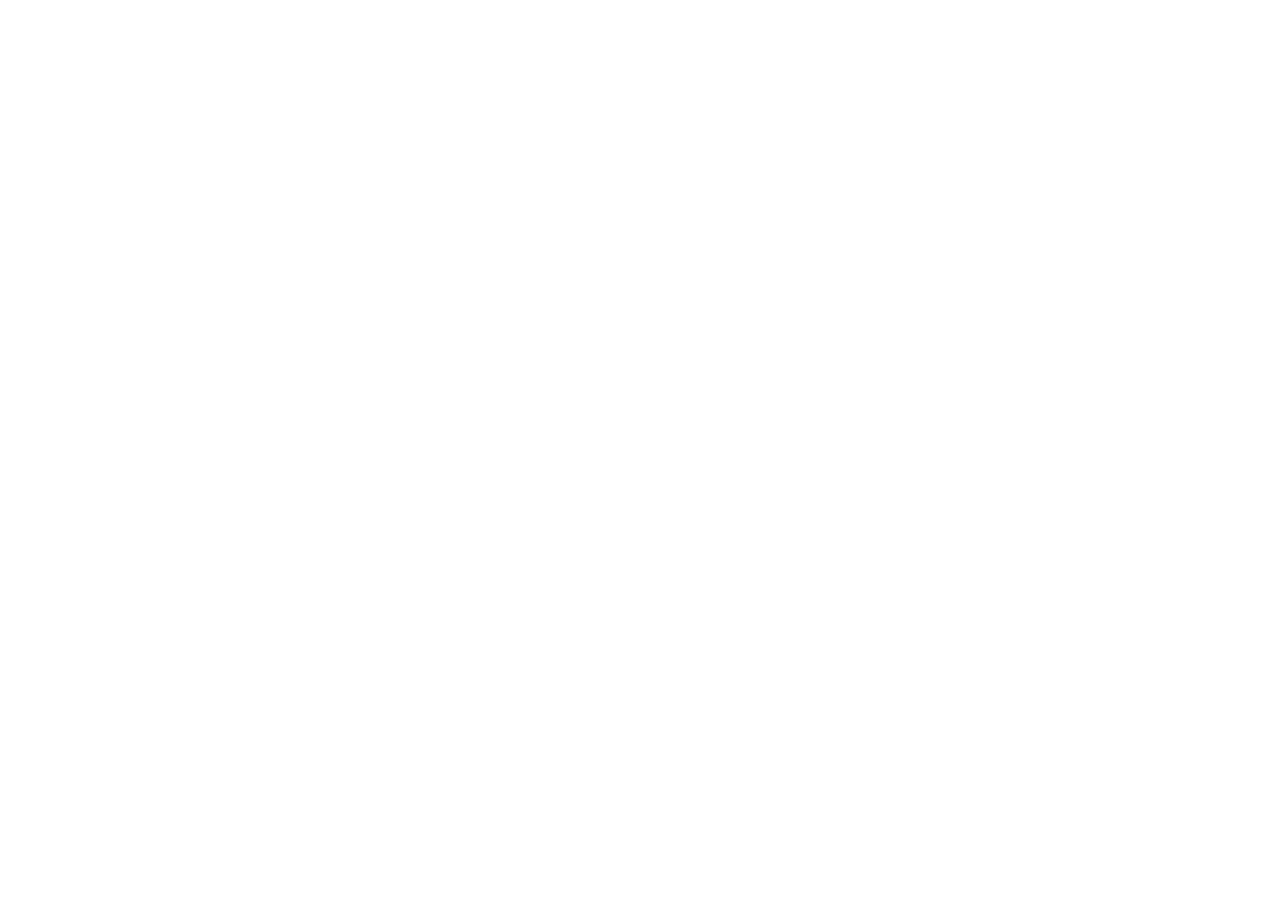
==== fundamentos 2.1/index.html @ decc283d "adicionando img" ====
<!DOCTYPE html>
<html lang="pt-br">
<head>
    <meta charset="UTF-8">
    <meta name="viewport" content="width=device-width, initial-scale=1.0">
    <link rel="stylesheet" href="/fundamentos 2.1/style.css">
    <title>Sporify Premium Spotify(BR)</title>
</head>
<body>
    
</body>
</html>
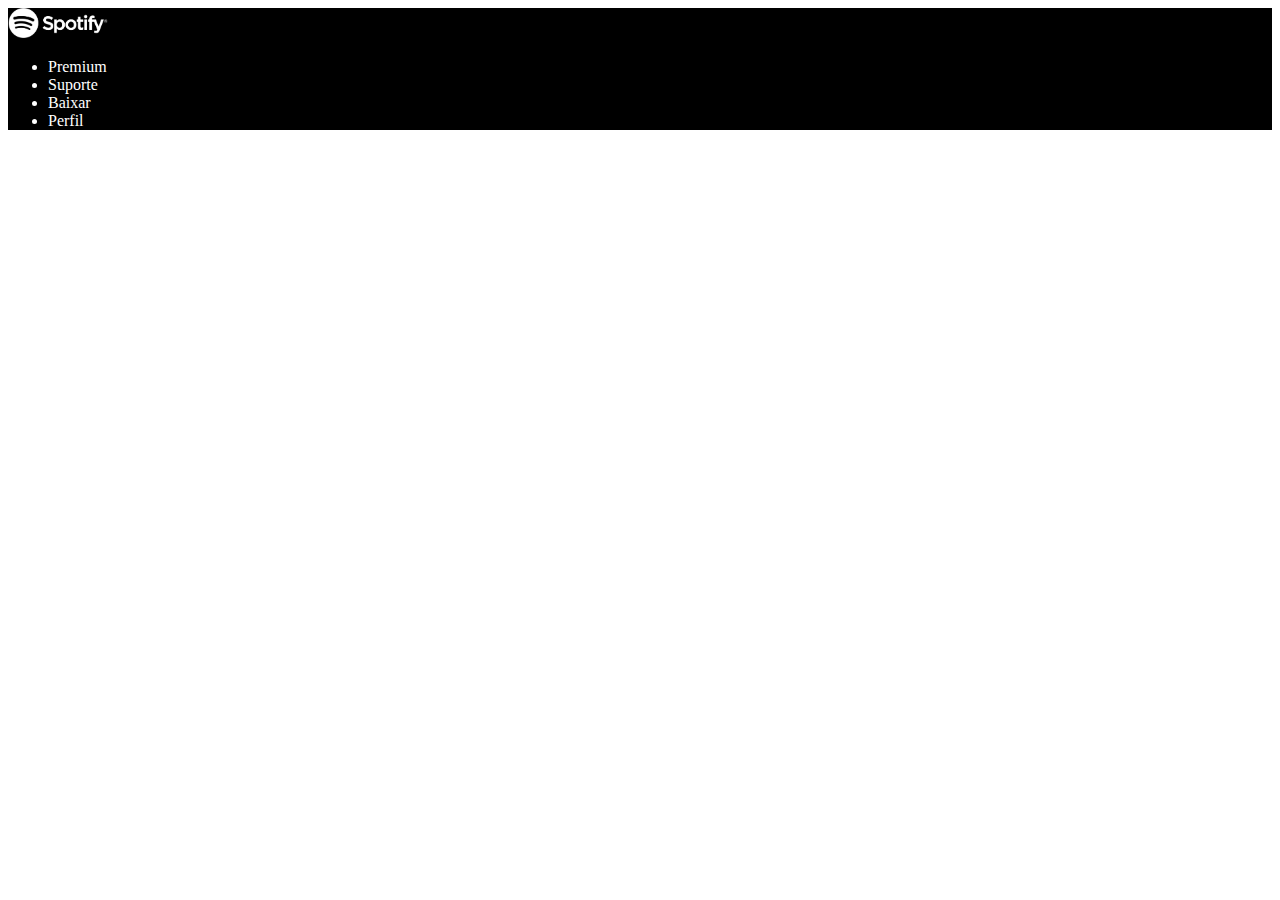
==== commit 97bcb4d4: "criando header e menu" ====
--- a/fundamentos 2.1/index.html
+++ b/fundamentos 2.1/index.html
@@ -8,5 +8,19 @@
 </head>
 <body>
     
+<div id="logo">
+    <img src="./img/logo-spotify-branco-png.png" alt="logo-spotify" width="100px"> 
+
+<ul id="menu">
+    
+    <li>Premium</li>
+    <li>Suporte</li>
+    <li>Baixar</li>
+    <li>Perfil</li>
+
+</ul>
+
+</div>
+
 </body>
 </html>--- a/fundamentos 2.1/style.css
+++ b/fundamentos 2.1/style.css
@@ -0,0 +1,7 @@
+#logo {
+    background-color: black;
+}
+
+#menu {
+    color: white;
+}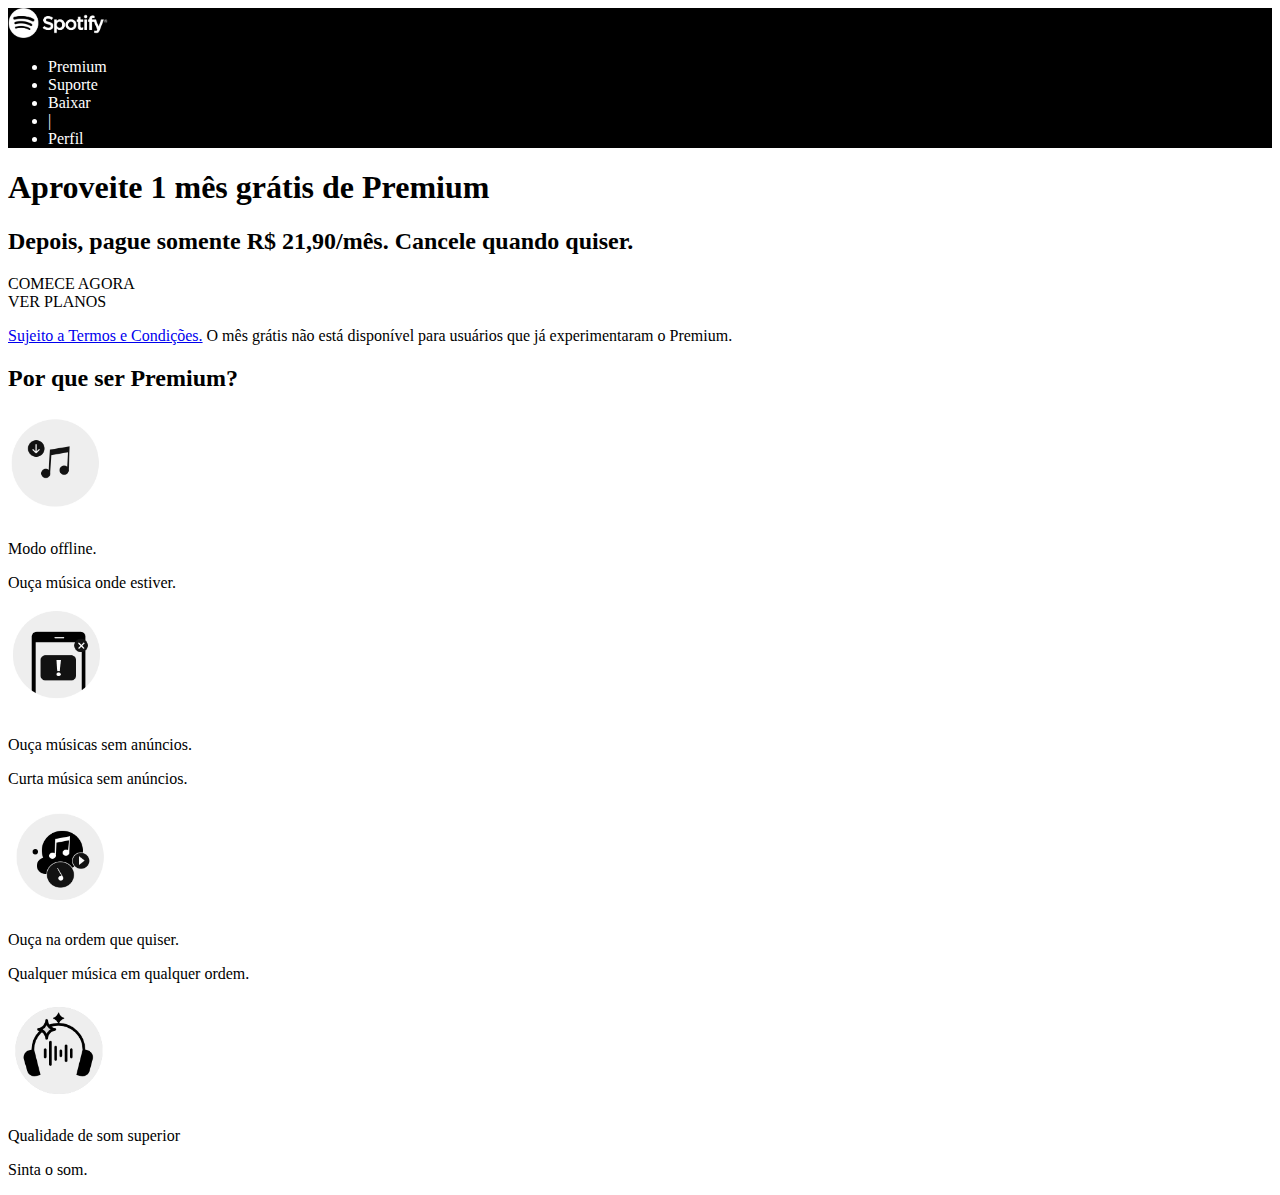
==== commit fc5c25f2: "criando seção 3" ====
--- a/fundamentos 2.1/index.html
+++ b/fundamentos 2.1/index.html
@@ -8,19 +8,59 @@
 </head>
 <body>
     
+    <!--Seção 1-->
 <div id="logo">
     <img src="./img/logo-spotify-branco-png.png" alt="logo-spotify" width="100px"> 
 
-<ul id="menu">
-    
-    <li>Premium</li>
-    <li>Suporte</li>
-    <li>Baixar</li>
-    <li>Perfil</li>
+    <ul id="menu">
+      <li>Premium</li>
+      <li>Suporte</li>
+      <li>Baixar</li>
+      <li>|</li>
+      <li>Perfil</li> 
+   </ul>
+</div>
 
-</ul>
+
+<!--Seção 2-->
+<div>
+  <h1>Aproveite 1 mês grátis de Premium</h1>
+  <h2>Depois, pague somente R$ 21,90/mês. Cancele quando quiser.</h2>
+  <div><span>COMECE AGORA</span></div>
+  <div><span>VER PLANOS</span></div>
+  <p> <a href="https://www.spotify.com/br-pt/legal/premium-promotional-offer-terms/" target="_blank"> Sujeito a Termos e Condições.</a> O mês grátis não está disponível para usuários que já experimentaram o Premium.</p>
+</div>
+
+<!--Seção 3-->
+<div>
+
+<h2>Por que ser Premium?</h2>
+<div>
+  <img src="/fundamentos 2.1/img/offline.png" alt="ouvir no modo offline" width="100px">
+  <p>Modo offline.</p>
+  <p>Ouça música onde estiver.</p>
+</div>
+
+<div>
+  <img src="/fundamentos 2.1/img/sem-anuncios.png" alt="sem anúncios" width="100px">
+  <p>Ouça músicas sem anúncios.</p>
+  <p>Curta música sem anúncios.</p>
+</div>
+
+<div>
+  <img src="/fundamentos 2.1/img/ordem-que-quiser.png" alt="ouça na ordem que quiser" width="100px">
+  <p>Ouça na ordem que quiser.</p>
+  <p>Qualquer música em qualquer ordem.</p>
+</div>
+
+<div>
+  <img src="/fundamentos 2.1/img/qualidade-superior.png" alt="qualidade de som superior" width="100px">
+  <p>Qualidade de som superior</p>
+  <p>Sinta o som.</p>
+</div>
 
 </div>
 
+
 </body>
 </html>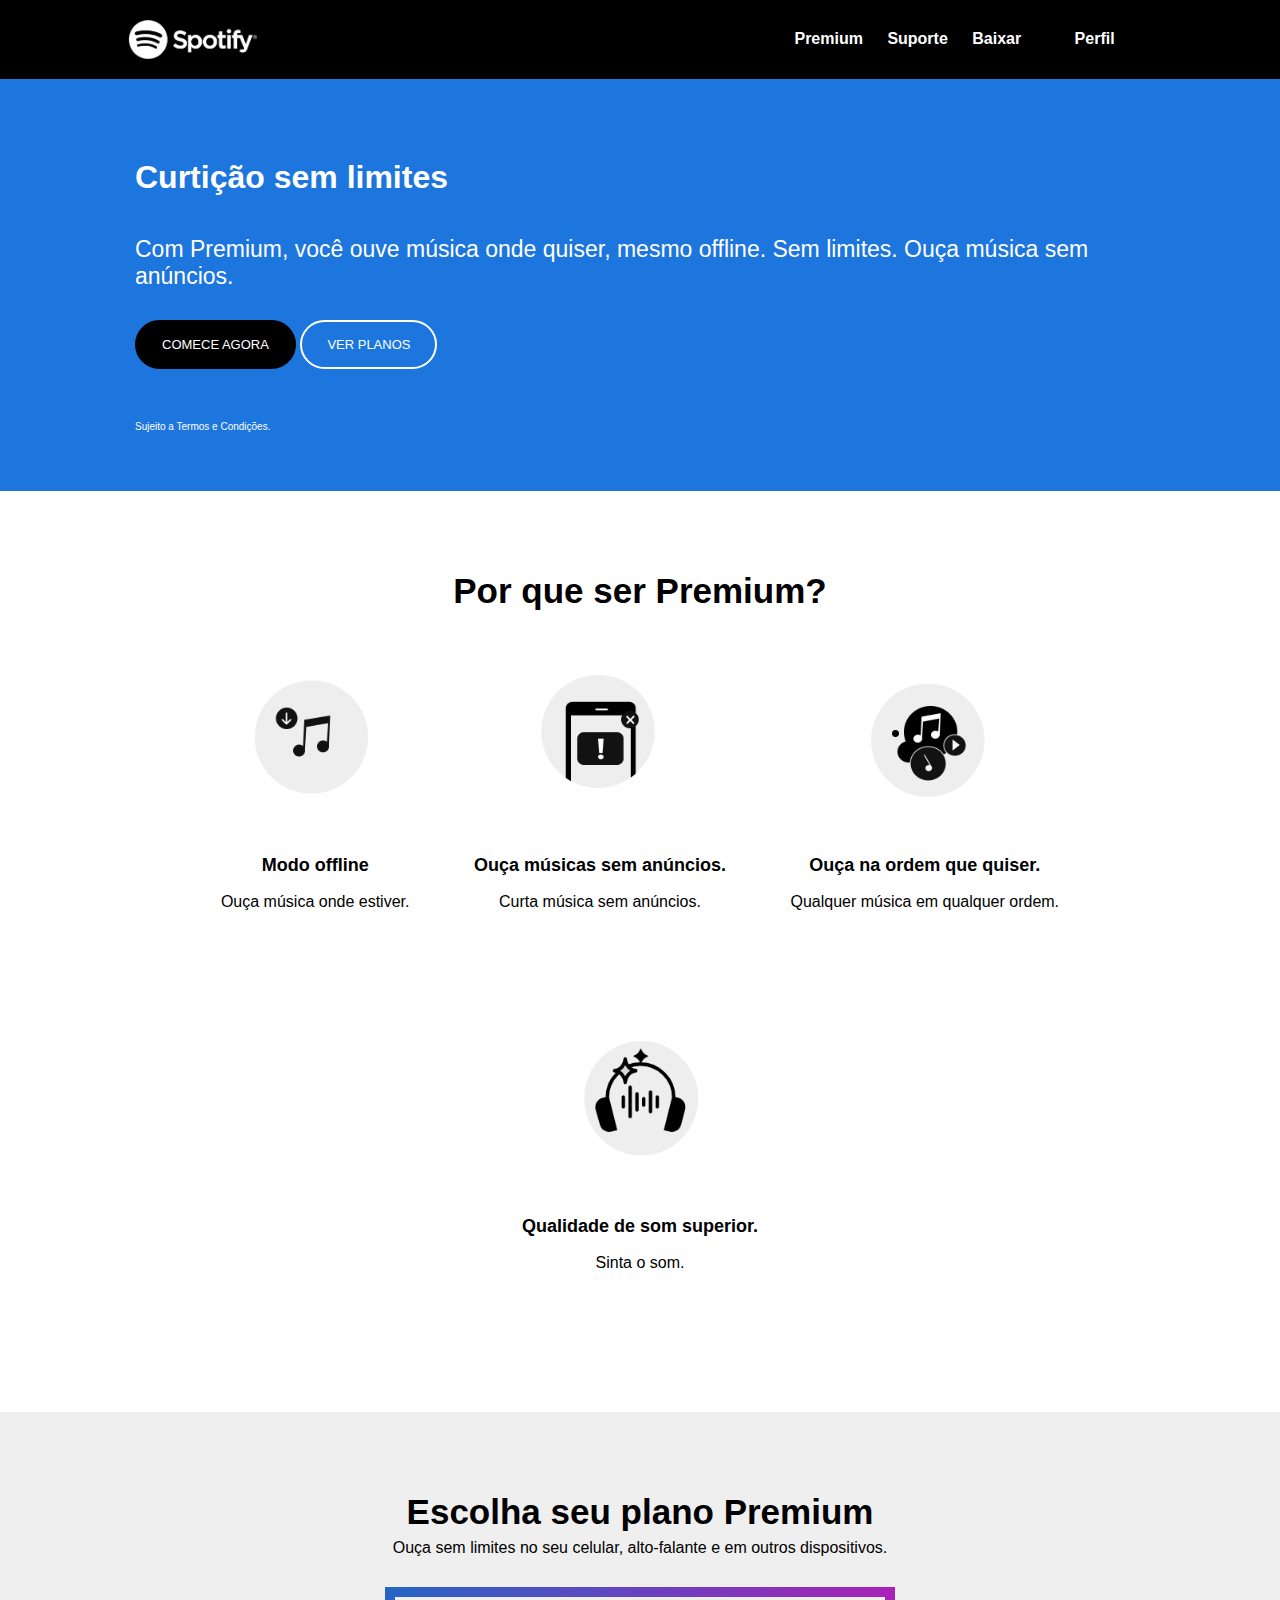
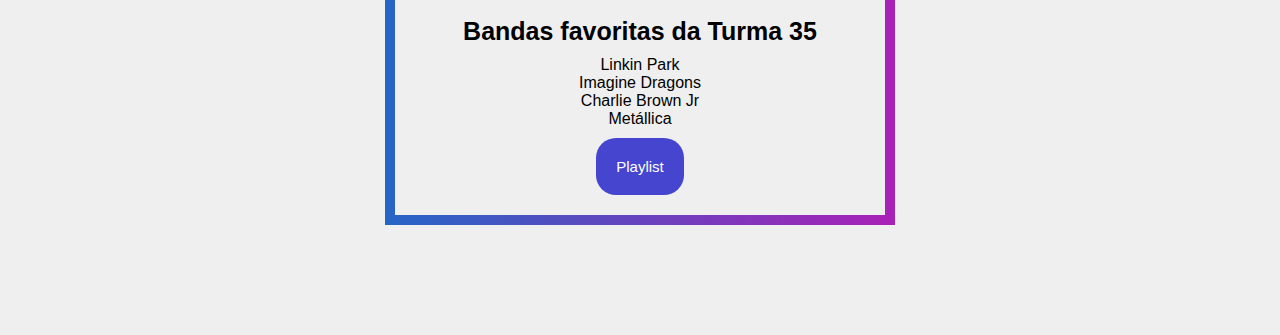
==== commit 368efee5: "finalizando o projeto spotify" ====
--- a/fundamentos 2.1/index.html
+++ b/fundamentos 2.1/index.html
@@ -1,66 +1,94 @@
 <!DOCTYPE html>
 <html lang="pt-br">
 <head>
-    <meta charset="UTF-8">
-    <meta name="viewport" content="width=device-width, initial-scale=1.0">
-    <link rel="stylesheet" href="/fundamentos 2.1/style.css">
-    <title>Sporify Premium Spotify(BR)</title>
+  <meta charset="UTF-8">
+  <meta http-equiv="X-UA-Compatible" content="IE=edge">
+  <meta name="viewport" content="width=device-width, initial-scale=1.0">
+  <link href="https://fonts.googleapis.com/css2?family=Montserrat&family=Open+Sans:wght@300&display=swap" rel="stylesheet">
+  <link rel="stylesheet" href="style.css">
+  <title>Spotify Premium - Spotify (BR)</title>
 </head>
+
 <body>
-    
-    <!--Seção 1-->
-<div id="logo">
-    <img src="./img/logo-spotify-branco-png.png" alt="logo-spotify" width="100px"> 
+  <!-- Seção 1 -->
+  <div class="header-container">
+    <div class="header">
+      <img src="/fundamentos 2.1/img/logo-spotify-branco-png.png" alt="logotipo do spotify">
+  
+      <ul>
+        <li><a href="https://www.spotify.com/br-pt/premium/">Premium</a></li>
+        <li><a href="https://support.spotify.com/br-pt/">Suporte</a></li>
+        <li><a href="https://www.spotify.com/br-pt/download/">Baixar</a></li>
+        <li>|</li>
+        <li><a href="">Perfil</a></li>
+      </ul>
+    </div>
+  </div>
 
-    <ul id="menu">
-      <li>Premium</li>
-      <li>Suporte</li>
-      <li>Baixar</li>
-      <li>|</li>
-      <li>Perfil</li> 
-   </ul>
-</div>
+  <!-- Seção 2 -->
+  <div class="premium">
+    <div>
+      <h1>Curtição sem limites</h1>
+      <p>Com Premium, você ouve música onde quiser, mesmo offline. Sem limites. Ouça música sem anúncios.</p>
+    </div>
+    <div class="button" id="comece-agora"><span>COMECE AGORA</span></div>
+    <div class="button" id="ver-planos"><span>VER PLANOS</span></div>
+    <p><a href="https://www.spotify.com/br-pt/legal/end-user-agreement/" target="_blank">Sujeito a Termos e Condições.</a></p>
+  </div>
 
+  <!-- Seção 3 -->
+  <div class="why-premium">
+      <h2>Por que ser Premium?</h2>
+    <div>
+      <img src="/fundamentos 2.1/img/offline.png" alt="imagem offline" width="100px">
+      <p class="texto1">Modo offline</p>
+      <p>Ouça música onde estiver.</p>
+    </div>
+  
+    <div>
+      <img src="/fundamentos 2.1/img/sem-anuncios.png" alt="imagem sem anúncios" width="100px">
+      <p class="texto1">Ouça músicas sem anúncios.</p>
+      <p>Curta música sem anúncios.</p>
+    </div>
 
-<!--Seção 2-->
-<div>
-  <h1>Aproveite 1 mês grátis de Premium</h1>
-  <h2>Depois, pague somente R$ 21,90/mês. Cancele quando quiser.</h2>
-  <div><span>COMECE AGORA</span></div>
-  <div><span>VER PLANOS</span></div>
-  <p> <a href="https://www.spotify.com/br-pt/legal/premium-promotional-offer-terms/" target="_blank"> Sujeito a Termos e Condições.</a> O mês grátis não está disponível para usuários que já experimentaram o Premium.</p>
-</div>
+    <div>
+      <img src="/fundamentos 2.1/img/ordem-que-quiser.png" alt="imagem sem anúncios" width="100px">
+      <p class="texto1">Ouça na ordem que quiser.</p>
+      <p>Qualquer música em qualquer ordem.</p>
+    </div>
 
-<!--Seção 3-->
-<div>
+    <div>
+      <img src="/fundamentos 2.1/img/qualidade-superior.png" alt="imagem sem anúncios" width="100px">
+      <p class="texto1">Qualidade de som superior.</p>
+      <p>Sinta o som.</p>
+    </div>
+  </div>
 
-<h2>Por que ser Premium?</h2>
-<div>
-  <img src="/fundamentos 2.1/img/offline.png" alt="ouvir no modo offline" width="100px">
-  <p>Modo offline.</p>
-  <p>Ouça música onde estiver.</p>
-</div>
+  <!-- Seção 4 -->
+  <div class="choose-plans">
+    <div>
+      <h2>Escolha seu plano Premium</h2>
+      <p>
+        Ouça sem limites no seu celular, alto-falante e em outros dispositivos.
+      </p>
+    </div>
+  
+    <div class="bands">
+      <h3>Bandas favoritas da Turma 35</h3>
+  
+      <ol>
+        <li><a href="https://open.spotify.com/artist/6XyY86QOPPrYVGvF9ch6wz" target="_blank">Linkin Park</a></li>
+  
+        <li><a href="https://open.spotify.com/intl-pt/artist/53XhwfbYqKCa1cC15pYq2q" target="_blank">Imagine Dragons</a></li>
+  
+        <li><a href="https://open.spotify.com/intl-pt/artist/1on7ZQ2pvgeQF4vmIA09x5" target="_blank">Charlie Brown Jr</a></li>
+  
+        <li><a href="https://open.spotify.com/intl-pt/artist/2ye2Wgw4gimLv2eAKyk1NB" target="_blank">Metállica</a></li>
+      </ol>
+  
+      <button><a href="https://open.spotify.com/playlist/2R7XwpqHLYDEWYuQwTBtWo?si=0ecff7e03ef94082&pt_success=1&nd=1" target="_blank">Playlist</a></button>
+    </div>
+  </div>
+</body>
 
-<div>
-  <img src="/fundamentos 2.1/img/sem-anuncios.png" alt="sem anúncios" width="100px">
-  <p>Ouça músicas sem anúncios.</p>
-  <p>Curta música sem anúncios.</p>
-</div>
-
-<div>
-  <img src="/fundamentos 2.1/img/ordem-que-quiser.png" alt="ouça na ordem que quiser" width="100px">
-  <p>Ouça na ordem que quiser.</p>
-  <p>Qualquer música em qualquer ordem.</p>
-</div>
-
-<div>
-  <img src="/fundamentos 2.1/img/qualidade-superior.png" alt="qualidade de som superior" width="100px">
-  <p>Qualidade de som superior</p>
-  <p>Sinta o som.</p>
-</div>
-
-</div>
-
-
-</body>
 </html>--- a/fundamentos 2.1/style.css
+++ b/fundamentos 2.1/style.css
@@ -1,7 +1,165 @@
-#logo {
+* {
+    margin: 0;
+    padding: 0;
+  }
+  
+  body {
+    font-family: Helvetica, Arial, 'Montserrat', sans-serif;
+  }
+  
+  .header {
+    width: 80%;
+    margin: auto;
+    padding: 20px;
+  }
+  
+  .header-container {
     background-color: black;
-}
-
-#menu {
+  }
+  
+  .header a, .premium a {
+    text-decoration: none;
     color: white;
-}+  }
+  
+  .header img {
+    width: 130px;
+    vertical-align: middle;
+  }
+  
+  .header ul {
+    display: inline-block;
+    padding-left: 50%;
+    font-weight: bold;
+  }
+  
+  .header li {
+    display: inline-block;
+    padding-left: 20px;
+  }
+  
+  .header ul li a:hover {
+    color:rgb(61, 215, 81);
+  }
+  
+  .premium {
+    background-color: rgb(29, 117, 222);
+    color: white;
+    padding: 40px 135px 25px;
+  }
+  
+  .premium p, h1 {
+    padding-top: 40px;
+  }
+  
+  .premium p {
+    padding-top: 40px;
+    font-size: 23px;
+    margin-bottom: 30px;
+  }
+  
+  .premium a {
+    font-size: 10px;
+  }
+  
+  .button {
+    display: inline-block;
+    padding: 15px 25px;
+    border-radius: 100px;
+    font-size: 13px;
+  }
+  
+  #comece-agora {
+    border: 2px solid black;
+    background-color: black;
+  }
+  
+  #ver-planos {
+    border: 2px solid white;
+  }
+  
+  #comece-agora:hover, #ver-planos:hover {
+    transform: scale(1.05);
+  } 
+  
+  .why-premium {
+    text-align: center;
+    padding: 80px 100px;
+  }
+  
+  .why-premium div {
+    display: inline-block;
+    /* padding-top: 60px; */
+    padding: 60px 30px;
+  }
+  
+  .why-premium img {
+    width: 130px;
+    margin-bottom: 40px;
+  }
+  
+  .why-premium h2 {
+    font-size: 35px;
+    font-weight: bold;
+  }
+  
+  .texto1 {
+    padding-bottom: 17px;
+    font-weight: bold;
+    font-size: 18px;
+  }
+  
+  .choose-plans {
+    background-color: #efefef;
+    padding: 80px 100px;
+    text-align: center;
+  }
+  
+  .choose-plans h2 {
+    font-size: 35px;
+    padding-bottom: 7px;
+  }
+  
+  .bands {
+    padding: 20px;
+    margin-top: 20px;
+    max-width: 450px;
+    margin: 30px auto;
+    border: 10px solid transparent;
+    border-image: linear-gradient(90deg,rgb(37, 101, 197),rgb(170, 33, 183)) 10;
+  }
+  
+  .bands h3 {
+    font-size: 25px;
+  }
+  
+  .bands ol {
+    padding: 10px;
+  }
+  
+  .bands a {
+    text-decoration: none;
+    color: black;
+  }
+  
+  .bands li {
+    list-style: none;
+  }
+  
+  button {
+    background-color: rgb(69, 69, 207);
+    padding: 20px;
+    border-radius: 20px;
+    border: white;
+  }
+  
+  .bands button a {
+    text-decoration: none;
+    font: 20px;
+    color: white;
+    font-size: 15px;
+  }
+  
+  button:hover {
+    background-color: brown;
+  }